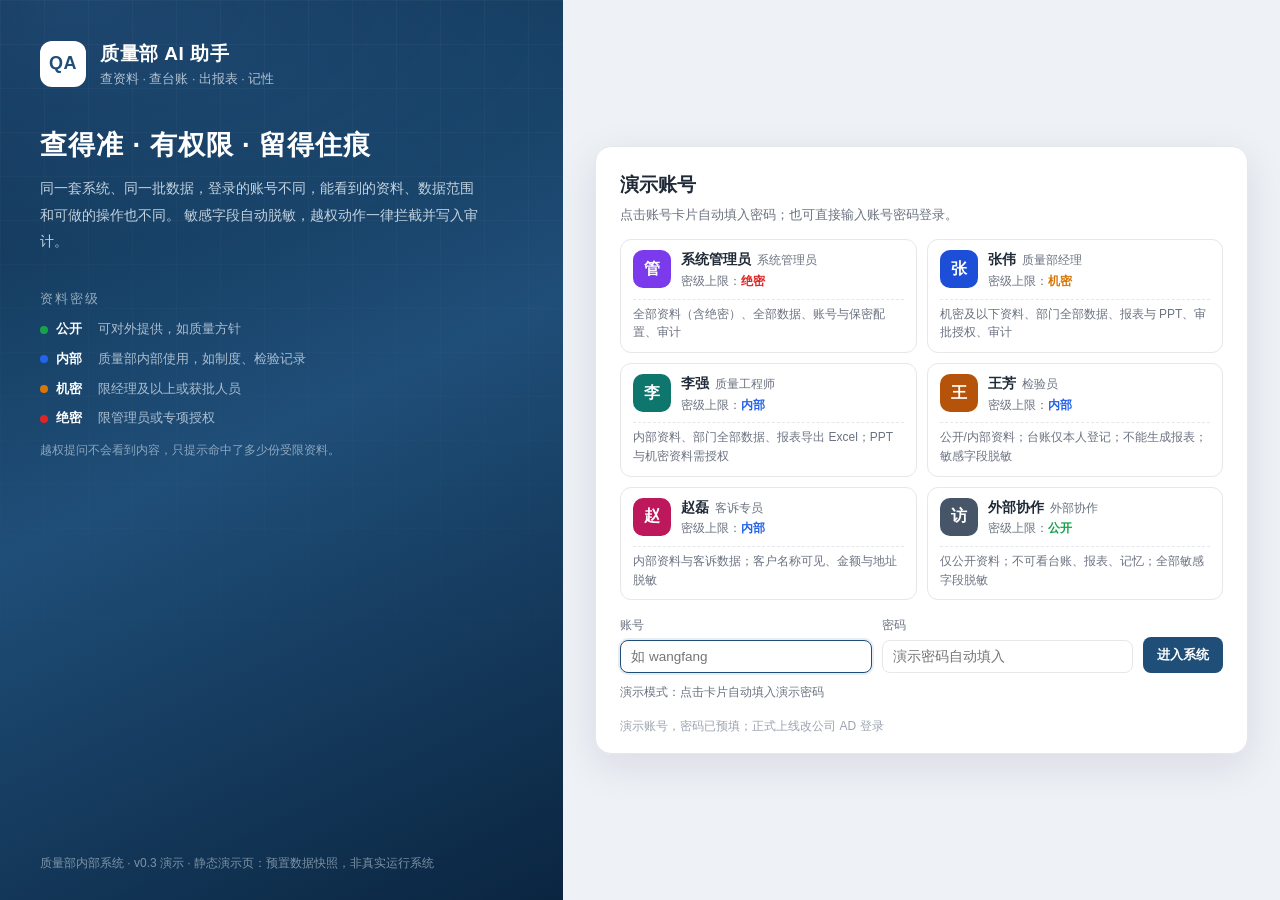
==== demo/index.html @ 71d2c815 "加入可操作的静态演示页（GitHub Pages）：前端 + 预录接口素材，无需后端" ====
<!DOCTYPE html>
<html lang="zh-CN">
<head>
<meta charset="utf-8">
<meta name="viewport" content="width=device-width, initial-scale=1">
<title>质量部 AI 助手</title>
<link rel="stylesheet" href="./style.css">
</head>
<body>

<!-- ==================== 登录页 ==================== -->
<div class="login-page" id="loginPage">
  <div class="login-left">
    <div class="login-brand">
      <div class="logo logo-lg">QA</div>
      <div>
        <h1>质量部 AI 助手</h1>
        <p>查资料 · 查台账 · 出报表 · 记性</p>
      </div>
    </div>
    <h2 class="login-slogan">查得准 · 有权限 · 留得住痕</h2>
    <p class="login-desc">
      同一套系统、同一批数据，登录的账号不同，能看到的资料、数据范围和可做的操作也不同。
      敏感字段自动脱敏，越权动作一律拦截并写入审计。
    </p>

    <div class="login-levels">
      <h3>资料密级</h3>
      <ul>
        <li><span class="lv-dot" style="background:#16a34a"></span><b>公开</b><span>可对外提供，如质量方针</span></li>
        <li><span class="lv-dot" style="background:#2563eb"></span><b>内部</b><span>质量部内部使用，如制度、检验记录</span></li>
        <li><span class="lv-dot" style="background:#d97706"></span><b>机密</b><span>限经理及以上或获批人员</span></li>
        <li><span class="lv-dot" style="background:#dc2626"></span><b>绝密</b><span>限管理员或专项授权</span></li>
      </ul>
      <p class="login-levels-note">越权提问不会看到内容，只提示命中了多少份受限资料。</p>
    </div>

    <div class="login-foot">质量部内部系统 · v0.3 演示 · 静态演示页：预置数据快照，非真实运行系统</div>
  </div>

  <div class="login-right">
    <div class="login-card">
      <div class="login-card-head">
        <h2 id="loginTitle">演示账号</h2>
        <p id="loginSub">点击账号卡片自动填入密码；也可直接输入账号密码登录。</p>
      </div>

      <div class="account-grid" id="accountGrid">
        <p class="muted login-loading">正在读取演示账号…</p>
      </div>

      <form class="login-form" id="loginForm" autocomplete="off">
        <div class="login-fields">
          <label>账号
            <input id="loginUser" name="username" type="text" placeholder="如 wangfang" autocomplete="username" spellcheck="false">
          </label>
          <label>密码
            <input id="loginPass" name="password" type="password" placeholder="演示密码自动填入" autocomplete="current-password">
          </label>
          <button type="submit" class="primary login-submit" id="loginBtn">进入系统</button>
        </div>
        <p class="login-error hide" id="loginError" role="alert"></p>
        <div class="login-extra">
          <button type="button" class="ghost hide" id="loginBack">返回系统</button>
          <span class="muted" id="loginModeHint"></span>
        </div>
      </form>

      <p class="login-tip">演示账号，密码已预填；正式上线改公司 AD 登录</p>
    </div>
  </div>
</div>

<!-- ==================== 应用 ==================== -->
<div class="app hide" id="app">
  <div class="watermark" id="watermark" aria-hidden="true"></div>

  <header class="header">
    <div class="topbar">
      <div class="brand">
        <div class="logo">QA</div>
        <div>
          <h1>质量部 AI 助手</h1>
          <p class="sub">查资料 · 查台账 · 出报表 · 记性</p>
        </div>
      </div>

      <div class="top-right">
        <div class="status" id="status">
          <span class="dot" id="dot"></span>
          <span id="statusText">正在连接…</span>
          <span class="sep">|</span>
          <span id="statFiles">—</span>
        </div>

        <div class="user-pill" id="userPill" title="当前登录账号">
          <span class="avatar" id="userAvatar">王</span>
          <span class="u-name" id="userName">—</span>
          <span class="badge role" id="userRole">—</span>
          <span class="badge level" id="userLevel">—</span>
          <span class="badge grant hide" id="userGrant"></span>
        </div>

        <div class="top-actions">
          <button class="ghost" id="btnPanel" title="台账 / 报表 / 记忆 / 审计 / 权限 / 演示">台账 / 报表</button>
          <button class="ghost" id="btnMyPerm" title="查看我的权限与角色矩阵">我的权限</button>
          <button class="ghost" id="btnSwitch" title="切换演示账号">切换账号</button>
          <button class="ghost" id="btnLogout" title="退出登录">退出</button>
        </div>
      </div>
    </div>

    <div class="perm-bar" id="permBar">
      <span class="perm-text" id="permText">正在读取当前账号权限…</span>
      <button class="perm-close" id="permClose" title="关闭提示条" aria-label="关闭提示条">×</button>
    </div>
  </header>

  <div class="layout">
    <main class="chat" id="chat">
      <section class="welcome" id="welcome">
        <h2>你好，问点什么？</h2>
        <p>用你自己的话问。我会给出结论，并告诉你出自哪个文件、第几页 / 第几行；
           台账数据按你的权限统计，需要时还能生成 Excel / PPT 报表。</p>
        <div class="chips" id="chips"></div>
        <p class="hint" id="welcomeMeta"></p>
      </section>
    </main>

    <aside id="panel" class="panel hide" aria-label="数据与安全侧栏">
      <div class="panel-head">
        <strong id="panelTitle">数据与安全</strong>
        <button class="icon" id="panelClose" title="关闭">×</button>
      </div>
      <div class="tabs" id="panelTabs"></div>
      <div id="panelBody" class="panel-body"><p class="muted">正在加载…</p></div>
    </aside>
  </div>

  <footer class="composer">
    <div class="inputwrap">
      <textarea id="q" rows="1" placeholder="输入问题，Enter 发送，Shift+Enter 换行"></textarea>
      <button id="send" title="发送">发送</button>
    </div>
    <div class="footnote">
      <span id="llmMode">检索模式：抽取式（不调用外部模型）</span>
      <span class="sep">·</span>
      <span>答案均可回溯到原文；未授权内容一律不展示</span>
      <span class="sep">·</span>
      <span>静态演示：预置数据快照，不能查询新内容</span>
    </div>
  </footer>
</div>

<!-- ==================== 弹窗 ==================== -->
<div class="modal hide" id="modal" role="dialog" aria-modal="true" aria-labelledby="modalTitle">
  <div class="modal-mask" data-modal-close="1"></div>
  <div class="modal-card">
    <div class="modal-head">
      <h3 id="modalTitle">申请授权</h3>
      <button class="icon" data-modal-close="1" title="关闭" aria-label="关闭">×</button>
    </div>
    <div class="modal-body" id="modalBody"></div>
  </div>
</div>

<div class="toasts" id="toasts"></div>

<script src="./mock-api.js"></script>
<script src="./app.js"></script>
</body>
</html>
---- demo/style.css ----
/* 质量部 AI 助手 · 演示版 v0.3 样式（无外部依赖，原生 CSS） */
:root {
  --bg: #f5f7fa;
  --card: #ffffff;
  --ink: #1f2937;
  --ink-2: #374151;
  --muted: #6b7280;
  --line: #e5e7eb;
  --brand: #1f4e78;
  --brand-2: #2c6597;
  --brand-weak: #e8f0f7;
  --brand-line: #c9d9e8;
  --warn: #b45309;
  --warn-bg: #fffbeb;
  --danger: #b91c1c;
  --radius: 14px;
  --shadow: 0 1px 2px rgba(16, 24, 40, .06), 0 8px 24px rgba(16, 24, 40, .05);
}
* { box-sizing: border-box; }
html, body { height: 100%; }
body {
  margin: 0;
  background: var(--bg);
  color: var(--ink);
  font: 15px/1.65 -apple-system, "Segoe UI", "Microsoft YaHei", "PingFang SC", sans-serif;
  overflow: hidden;
}
.hide { display: none !important; }
.muted { color: var(--muted); }
h1, h2, h3, h4 { font-weight: 650; }
button { font-family: inherit; }
button.primary {
  border: 0; background: var(--brand); color: #fff; border-radius: 8px;
  padding: 7px 14px; font-size: 13px; cursor: pointer; font-weight: 600;
}
button.primary:hover { background: var(--brand-2); }
button.primary:disabled { opacity: .55; cursor: default; }
button.ghost {
  border: 1px solid var(--line); background: #fff; color: var(--ink);
  padding: 5px 10px; border-radius: 8px; font-size: 12.5px; cursor: pointer;
}
button.ghost:hover { border-color: var(--brand); color: var(--brand); }
button.ghost.active { border-color: var(--brand); color: var(--brand); background: var(--brand-weak); }
button.ghost.danger { color: var(--danger); border-color: #fecaca; }
button.ghost.danger:hover { background: #fef2f2; border-color: var(--danger); }
button.icon {
  border: 0; background: transparent; font-size: 20px; line-height: 1;
  cursor: pointer; color: var(--muted); padding: 2px 6px;
}
button.icon:hover { color: var(--ink); }
input, select, textarea { font-family: inherit; }

/* ====================================================================
   登录页
==================================================================== */
.login-page {
  height: 100vh; overflow-y: auto; display: flex;
  background: #eef2f7;
}
.login-left {
  flex: 0 0 45%; min-width: 0;
  background:
    radial-gradient(900px 420px at 12% 0%, rgba(96, 165, 250, .18), transparent 60%),
    linear-gradient(155deg, #0d2f4d 0%, #1f4e78 48%, #0a2540 100%);
  color: #e8f1f9; padding: 46px 48px 30px; display: flex; flex-direction: column;
  position: relative; overflow: hidden;
}
.login-left::after {
  content: ""; position: absolute; inset: 0; pointer-events: none;
  background-image:
    linear-gradient(rgba(255, 255, 255, .045) 1px, transparent 1px),
    linear-gradient(90deg, rgba(255, 255, 255, .045) 1px, transparent 1px);
  background-size: 44px 44px;
  mask-image: linear-gradient(to bottom, rgba(0, 0, 0, .75), transparent 85%);
  -webkit-mask-image: linear-gradient(to bottom, rgba(0, 0, 0, .75), transparent 85%);
}
.login-left > * { position: relative; z-index: 1; }
.login-brand { display: flex; align-items: center; gap: 14px; }
.logo {
  width: 38px; height: 38px; border-radius: 10px; background: var(--brand);
  color: #fff; font-weight: 700; display: grid; place-items: center; letter-spacing: .5px;
  flex: 0 0 auto;
}
.logo-lg { width: 46px; height: 46px; border-radius: 12px; font-size: 18px; background: #fff; color: var(--brand); }
.login-brand h1 { font-size: 19px; margin: 0; color: #fff; letter-spacing: .5px; }
.login-brand p { margin: 0; font-size: 12.5px; color: rgba(232, 241, 249, .72); }
.login-slogan {
  font-size: 30px; line-height: 1.3; margin: 46px 0 12px;
  color: #fff; letter-spacing: 1px; font-weight: 700;
}
.login-desc { margin: 0; font-size: 14px; line-height: 1.9; color: rgba(232, 241, 249, .82); max-width: 440px; }
.login-levels { margin-top: 34px; max-width: 440px; }
.login-levels h3 { font-size: 12.5px; margin: 0 0 10px; color: rgba(232, 241, 249, .6); font-weight: 500; letter-spacing: 2px; }
.login-levels ul { list-style: none; margin: 0; padding: 0; display: flex; flex-direction: column; gap: 9px; }
.login-levels li { display: flex; align-items: center; gap: 8px; font-size: 12.5px; color: rgba(232, 241, 249, .7); }
.login-levels li b { color: #fff; font-weight: 600; min-width: 34px; }
.lv-dot { width: 8px; height: 8px; border-radius: 50%; flex: 0 0 8px; }
.login-levels-note { font-size: 12px; color: rgba(232, 241, 249, .55); margin: 12px 0 0; }
.login-foot { margin-top: auto; padding-top: 32px; font-size: 12px; color: rgba(232, 241, 249, .5); }

.login-right {
  flex: 1; min-width: 0; display: flex; align-items: center; justify-content: center;
  padding: 28px 32px;
}
.login-card {
  width: 100%; max-width: 660px; background: var(--card); border: 1px solid var(--line);
  border-radius: 16px; box-shadow: 0 12px 40px rgba(16, 24, 40, .10); padding: 22px 24px 16px;
}
.login-card-head h2 { margin: 0 0 4px; font-size: 19px; }
.login-card-head p { margin: 0 0 14px; font-size: 12.5px; color: var(--muted); }
.login-loading { grid-column: 1 / -1; font-size: 13px; margin: 6px 0; }
.account-grid { display: grid; grid-template-columns: repeat(2, 1fr); gap: 10px; }
.acc-card {
  text-align: left; display: grid; grid-template-columns: 38px 1fr; gap: 2px 10px;
  padding: 10px 12px; border: 1px solid var(--line); border-radius: 11px;
  background: #fff; cursor: pointer; position: relative; transition: border-color .15s, box-shadow .15s;
  font: inherit; color: var(--ink);
}
.acc-card:hover { border-color: var(--brand); box-shadow: 0 3px 12px rgba(31, 78, 120, .10); }
.acc-card.selected {
  border-color: var(--brand); background: #f6fafd;
  box-shadow: 0 0 0 2px rgba(31, 78, 120, .16);
}
.acc-card.selected::after {
  content: "✓"; position: absolute; right: 8px; top: 6px; color: var(--brand);
  font-size: 13px; font-weight: 700;
}
.acc-avatar {
  grid-row: 1 / 3; width: 38px; height: 38px; border-radius: 10px;
  display: grid; place-items: center; color: #fff; font-size: 16px; font-weight: 700;
}
.acc-name { font-size: 14px; font-weight: 650; line-height: 1.4; }
.acc-name .acc-role { font-size: 12px; font-weight: 500; color: var(--muted); margin-left: 6px; }
.acc-level { font-size: 12px; color: var(--muted); }
.acc-note {
  grid-column: 1 / -1; font-size: 12px; color: var(--muted); line-height: 1.55;
  margin-top: 5px; padding-top: 5px; border-top: 1px dashed var(--line);
}
.login-form { margin-top: 16px; }
.login-fields { display: grid; grid-template-columns: 1fr 1fr auto; gap: 10px; align-items: end; }
.login-fields label { font-size: 12px; color: var(--muted); display: flex; flex-direction: column; gap: 4px; }
.login-fields input {
  border: 1px solid var(--line); border-radius: 8px; padding: 8px 10px;
  font-size: 13.5px; color: var(--ink); outline: none; background: #fff; min-width: 0;
}
.login-fields input:focus { border-color: var(--brand); box-shadow: 0 0 0 2px rgba(31, 78, 120, .10); }
.login-submit { height: 36px; padding: 0 18px; font-size: 13.5px; }
.login-error { margin: 10px 0 0; color: var(--danger); font-size: 12.5px; background: #fef2f2; border: 1px solid #fecaca; border-radius: 8px; padding: 6px 10px; }
.login-extra { display: flex; align-items: center; gap: 10px; margin-top: 10px; font-size: 12px; }
.login-tip { margin: 14px 0 0; font-size: 12px; color: #9ca3af; }

/* ====================================================================
   应用框架 / 顶栏
==================================================================== */
.app { height: 100vh; display: flex; flex-direction: column; overflow: hidden; }
.header { position: sticky; top: 0; z-index: 20; background: var(--card); border-bottom: 1px solid var(--line); flex: 0 0 auto; }
.topbar {
  display: flex; align-items: center; justify-content: space-between;
  gap: 14px; padding: 10px 22px; flex-wrap: wrap;
}
.brand { display: flex; align-items: center; gap: 12px; min-width: 0; }
.topbar h1 { font-size: 16px; margin: 0; font-weight: 650; }
.sub { margin: 0; font-size: 12px; color: var(--muted); }
.top-right { display: flex; align-items: center; gap: 10px; flex-wrap: wrap; justify-content: flex-end; }
.status { display: flex; align-items: center; gap: 8px; font-size: 12.5px; color: var(--muted); flex-wrap: wrap; }
.dot { width: 8px; height: 8px; border-radius: 50%; background: #9ca3af; flex: 0 0 8px; }
.dot.ok { background: #10b981; }
.dot.busy { background: #f59e0b; animation: pulse 1.2s infinite; }
.dot.bad { background: #ef4444; }
@keyframes pulse { 50% { opacity: .35; } }
.sep { color: #d1d5db; }
.user-pill {
  display: flex; align-items: center; gap: 6px; padding: 3px 9px 3px 3px;
  background: #f8fafc; border: 1px solid var(--line); border-radius: 999px;
  max-width: 100%;
}
.user-pill .avatar {
  width: 27px; height: 27px; border-radius: 50%; display: grid; place-items: center;
  color: #fff; font-size: 12.5px; font-weight: 700; flex: 0 0 27px; background: var(--brand);
}
.user-pill .u-name { font-size: 13px; font-weight: 600; white-space: nowrap; }
.badge {
  font-size: 12px; line-height: 1.5; border-radius: 999px; padding: 0 8px;
  border: 1px solid transparent; white-space: nowrap;
}
.badge.grant { color: #047857; background: #ecfdf5; border-color: #a7f3d0; }
.top-actions { display: flex; gap: 6px; flex-wrap: wrap; }
.top-actions .ghost { padding: 5px 9px; font-size: 12.5px; }

/* 权限提示条 */
.perm-bar {
  display: flex; align-items: center; gap: 10px; padding: 6px 22px;
  background: #eef4fa; border-top: 1px solid #e3edf6; font-size: 12.5px; color: #24476a;
}
.perm-text { flex: 1; min-width: 0; line-height: 1.5; }
.perm-text b { font-weight: 650; }
.perm-text .grant-text { color: #047857; font-weight: 600; }
.perm-close {
  border: 0; background: transparent; color: #5b7c9c; cursor: pointer;
  font-size: 16px; line-height: 1; padding: 0 4px; flex: 0 0 auto;
}
.perm-close:hover { color: var(--brand); }

/* 水印 */
.watermark {
  position: fixed; inset: 0; z-index: 30; pointer-events: none;
  opacity: .055; background-repeat: repeat; background-position: 0 0;
}

/* ====================================================================
   对话区
==================================================================== */
.layout { flex: 1; display: flex; min-height: 0; }
.chat { flex: 1; overflow-y: auto; padding: 22px 22px 8px; min-width: 0; }
.welcome { max-width: 780px; margin: 5vh auto 0; text-align: center; }
.welcome.hide { display: none; }
.welcome h2 { font-size: 22px; margin: 0 0 8px; }
.welcome p { color: var(--muted); margin: 0 auto 18px; max-width: 600px; }
.chips { display: flex; flex-wrap: wrap; gap: 8px; justify-content: center; }
.chip {
  border: 1px solid var(--line); background: #fff; padding: 7px 14px;
  border-radius: 999px; font-size: 13px; cursor: pointer; color: var(--ink-2);
  transition: .15s;
}
.chip:hover { border-color: var(--brand); color: var(--brand); background: var(--brand-weak); }
.hint { font-size: 12px; color: #9ca3af; margin-top: 18px; line-height: 1.7; }

.msg { max-width: 880px; margin: 0 auto 20px; display: flex; gap: 12px; animation: fadein .12s ease-out; }
@keyframes fadein { from { opacity: 0; transform: translateY(3px); } to { opacity: 1; transform: none; } }
.msg .avatar {
  width: 30px; height: 30px; border-radius: 8px; flex: 0 0 30px;
  display: grid; place-items: center; font-size: 12.5px; font-weight: 700;
}
.msg.user { flex-direction: row-reverse; }
.msg.user .avatar { background: #e0f2fe; color: #0369a1; }
.msg.bot .avatar { background: var(--brand-weak); color: var(--brand); }
.bubble {
  background: var(--card); border: 1px solid var(--line); border-radius: var(--radius);
  padding: 14px 16px; box-shadow: var(--shadow); max-width: 100%; overflow-wrap: anywhere;
}
.msg.user .bubble { background: #eff6ff; border-color: #dbeafe; }
.bubble.refused { background: var(--warn-bg); border-color: #fde68a; }
.bubble.restricted {
  background: #fff7f7; border: 1.5px solid #dc2626;
  box-shadow: 0 0 0 3px rgba(220, 38, 38, .06), var(--shadow);
}
.restricted-head {
  display: flex; align-items: center; gap: 6px; color: var(--danger);
  font-size: 13px; font-weight: 700; margin-bottom: 7px;
}
.restricted-head svg { flex: 0 0 auto; }
.restricted-sub { font-weight: 500; color: #b45309; font-size: 12px; }
.restricted-actions { margin-top: 10px; display: flex; gap: 8px; flex-wrap: wrap; }
.bubble p { margin: 0 0 9px; }
.bubble p:last-child { margin-bottom: 0; }
.bubble ul { margin: 4px 0 10px; padding-left: 20px; }
.bubble li { margin: 3px 0; }
.bubble blockquote {
  margin: 10px 0 0; padding: 8px 12px; border-left: 3px solid var(--brand);
  background: #f9fafb; color: var(--muted); font-size: 13px; border-radius: 0 8px 8px 0;
}
.meta { font-size: 12px; color: var(--muted); margin-top: 10px; display: flex; gap: 7px; flex-wrap: wrap; align-items: center; }
.tag { background: #f3f4f6; border-radius: 6px; padding: 1px 7px; font-size: 12px; line-height: 1.7; }
.tag.mem { background: var(--brand-weak); color: var(--brand); }
.tag.slow { background: #fef3c7; color: var(--warn); }
.tag.leveltag { border: 1px solid transparent; }
.tag.masktag { background: #eff6ff; color: #1d4ed8; }
.tag.warntag {
  background: #fff7ed; color: #b45309; border: 1px solid #fdba74; cursor: pointer;
  font-family: inherit;
}
.tag.warntag:hover { background: #ffedd5; }
.denied-box {
  margin-top: 8px; font-size: 12.5px; color: #7c2d12; background: #fff7ed;
  border: 1px solid #fed7aa; border-radius: 8px; padding: 8px 10px; line-height: 1.7;
}
.denied-box p { margin: 0 0 6px; }
.denied-box .apply-btn { padding: 4px 12px; font-size: 12.5px; }
.meta.tips { color: #92400e; display: block; }
.meta.tips span { display: block; margin-top: 3px; }
.typing::after { content: "▍"; animation: blink 1s steps(1) infinite; }
@keyframes blink { 50% { opacity: 0; } }

/* 系统提示（模拟保存后的倒计时提示） */
.msg.sys { justify-content: center; }
.sys-bubble {
  font-size: 12.5px; color: var(--brand); background: var(--brand-weak);
  border: 1px dashed var(--brand-line); border-radius: 999px; padding: 5px 16px;
  text-align: center;
}

/* 来源卡片 */
.sources { max-width: 880px; margin: -8px auto 24px; }
.sources h4 { font-size: 12.5px; color: var(--muted); margin: 0 0 8px 42px; font-weight: 500; }
.src {
  display: flex; gap: 10px; padding: 10px 12px; background: #fff;
  border: 1px solid var(--line); border-radius: 10px; margin-left: 42px; margin-bottom: 8px;
}
.src .idx {
  flex: 0 0 22px; height: 22px; border-radius: 6px; background: var(--brand-weak);
  color: var(--brand); font-size: 12px; font-weight: 700; display: grid; place-items: center;
}
.src .body { flex: 1; min-width: 0; }
.src .name { font-weight: 600; font-size: 13.5px; }
.src .loc { font-size: 12px; color: var(--brand); margin: 2px 0 4px; }
.src .excerpt { font-size: 12.5px; color: var(--muted); }
.src .path { font-size: 12px; color: #9ca3af; word-break: break-all; margin-top: 4px; }
.src .ops { display: flex; flex-direction: column; gap: 6px; }
.src .ops button {
  border: 1px solid var(--line); background: #fff; border-radius: 6px; font-size: 12px;
  padding: 3px 8px; cursor: pointer; color: #4b5563; white-space: nowrap;
}
.src .ops button:hover { border-color: var(--brand); color: var(--brand); }
.src-level {
  display: inline-block; font-size: 12px; border-radius: 4px; padding: 0 6px;
  margin-left: 6px; border: 1px solid transparent; vertical-align: 1px;
}
.sources.in-bubble { margin: 12px 0 0; max-width: none; }
.sources.in-bubble h4 { margin-left: 0; }
.sources.in-bubble .src { margin-left: 0; }
sup.cite { color: var(--brand); font-size: 12px; margin: 0 1px; vertical-align: 1px; }

/* 报表卡片 */
.report {
  margin-top: 12px; border: 1px solid var(--line); border-radius: 10px;
  padding: 10px 12px; background: #f9fafb;
}
.report .kpis { display: flex; flex-wrap: wrap; gap: 8px; }
.report .kpis span {
  background: #fff; border: 1px solid var(--line); border-radius: 8px;
  padding: 4px 10px; font-size: 12px; color: var(--muted);
}
.report .kpis b { display: block; font-size: 15px; color: var(--brand); }
.report .files { display: flex; gap: 6px; flex-wrap: wrap; margin-top: 8px; align-items: center; }
.report .muted { color: var(--muted); font-size: 12px; margin-top: 6px; }
a.dl {
  display: inline-block; background: var(--brand-weak); color: var(--brand);
  border-radius: 6px; padding: 3px 10px; font-size: 12.5px; text-decoration: none;
}
a.dl:hover { background: var(--brand); color: #fff; }
.file-denied {
  display: inline-block; background: #f3f4f6; color: #9ca3af; border: 1px solid var(--line);
  border-radius: 6px; padding: 3px 10px; font-size: 12.5px; cursor: not-allowed;
}

/* ====================================================================
   输入区
==================================================================== */
.composer { padding: 10px 22px 14px; background: linear-gradient(to top, var(--bg) 60%, transparent); flex: 0 0 auto; }
.inputwrap {
  max-width: 880px; margin: 0 auto; display: flex; gap: 10px; align-items: flex-end;
  background: #fff; border: 1px solid var(--line); border-radius: 14px; padding: 8px 8px 8px 14px;
  box-shadow: var(--shadow);
}
.inputwrap:focus-within { border-color: var(--brand); }
textarea#q {
  flex: 1; border: 0; outline: 0; resize: none; font: inherit; max-height: 150px;
  padding: 6px 0; background: transparent; color: var(--ink);
}
#send {
  border: 0; background: var(--brand); color: #fff; border-radius: 10px;
  padding: 9px 18px; font-size: 14px; cursor: pointer; font-weight: 600;
}
#send:disabled { opacity: .5; cursor: default; }
.footnote {
  max-width: 880px; margin: 8px auto 0; font-size: 12px; color: #9ca3af;
  display: flex; gap: 8px; flex-wrap: wrap;
}

/* ====================================================================
   侧栏
==================================================================== */
.panel {
  width: 420px; flex: 0 0 420px; background: var(--card);
  border-left: 1px solid var(--line); display: flex; flex-direction: column;
  min-height: 0;
}
.panel.hide { display: none; }
.panel-head {
  display: flex; align-items: center; justify-content: space-between;
  padding: 11px 16px; border-bottom: 1px solid var(--line);
}
.panel-head strong { font-size: 14px; }
.tabs { display: flex; gap: 2px; padding: 7px 10px 0; border-bottom: 1px solid var(--line); overflow-x: auto; }
.tab {
  border: 0; background: transparent; padding: 8px 9px; font-size: 12.5px;
  color: var(--muted); cursor: pointer; border-bottom: 2px solid transparent; white-space: nowrap;
}
.tab:hover { color: var(--brand); }
.tab.active { color: var(--brand); border-bottom-color: var(--brand); font-weight: 600; }
.panel-body { padding: 13px 15px 28px; overflow-y: auto; flex: 1; font-size: 13px; }
.panel-body h4 { font-size: 12.5px; margin: 15px 0 8px; color: var(--ink-2); }
.panel-body .muted { color: var(--muted); }
.panel-body .bad { color: var(--danger); }
.panel-empty { color: var(--muted); font-size: 12.5px; line-height: 1.8; background: #f8fafc; border: 1px dashed var(--line); border-radius: 10px; padding: 12px; }
.p-actions { display: flex; flex-wrap: wrap; gap: 6px; margin-bottom: 12px; }
.p-actions .primary {
  border: 0; background: var(--brand); color: #fff; border-radius: 8px;
  padding: 6px 12px; font-size: 12.5px; cursor: pointer;
}
.p-actions .ghost, a.ghost {
  border: 1px solid var(--line); background: #fff; color: var(--ink);
  border-radius: 8px; padding: 5px 10px; font-size: 12.5px; cursor: pointer;
  text-decoration: none; display: inline-block;
}
.p-actions .ghost:hover, a.ghost:hover { border-color: var(--brand); color: var(--brand); }
.p-kpis { display: grid; grid-template-columns: repeat(4, 1fr); gap: 8px; margin: 10px 0 12px; }
.p-kpis > div {
  background: #f8fafc; border: 1px solid var(--line); border-radius: 10px;
  padding: 8px 4px; text-align: center;
}
.p-kpis b { display: block; font-size: 17px; color: var(--brand); }
.p-kpis span { font-size: 12px; color: var(--muted); }
.p-table { width: 100%; border-collapse: collapse; font-size: 12.5px; }
.p-table th, .p-table td { padding: 6px 4px; border-bottom: 1px solid var(--line); text-align: left; }
.p-table th { font-weight: 500; color: var(--muted); font-size: 12px; }
.p-table .r { text-align: right; }
.state { font-size: 12px; padding: 0 6px; border-radius: 999px; background: #f3f4f6; white-space: nowrap; }
.state.ok { background: #dcfce7; color: #166534; }
.state.error { background: #fee2e2; color: #991b1b; }
.state.empty { background: #fef3c7; color: #92400e; }
.state.missing { background: #e5e7eb; color: #4b5563; }
.badge-count { background: #fee2e2; color: #991b1b; border-radius: 999px; padding: 0 6px; font-size: 12px; }
.conflicts, .versions, .events { margin: 0; padding-left: 0; list-style: none; }
.conflicts li, .versions li, .events li {
  padding: 6px 0; border-bottom: 1px dashed var(--line); font-size: 12.5px;
  display: flex; justify-content: space-between; gap: 8px; align-items: flex-start;
}
.conflicts code { font-size: 12px; color: #6b7280; word-break: break-all; }
.pathline { font-size: 12px; color: var(--muted); margin: 4px 0; }
.pathline code { word-break: break-all; }
button.mini {
  border: 1px solid var(--line); background: #fff; border-radius: 6px;
  font-size: 12px; padding: 2px 8px; cursor: pointer; color: #4b5563;
}
button.mini:hover { border-color: var(--brand); color: var(--brand); }
.scope-banner {
  background: var(--brand-weak); border: 1px solid var(--brand-line); border-radius: 9px;
  padding: 7px 10px; font-size: 12.5px; color: var(--brand); margin-bottom: 10px; line-height: 1.6;
}
.scope-banner b { font-weight: 650; }
.scope-banner .hidden-note { color: #b45309; display: block; }
.rec-search { display: flex; gap: 6px; margin: 8px 0; }
.rec-search input {
  flex: 1; min-width: 0; border: 1px solid var(--line); border-radius: 7px;
  padding: 5px 8px; font-size: 12.5px;
}
.rec-hit { font-size: 12px; color: var(--muted); margin: 4px 0; }
.p-report { border: 1px solid var(--line); border-radius: 10px; padding: 10px 12px; margin-bottom: 10px; }
.p-report .t { font-weight: 600; margin-bottom: 2px; font-size: 13px; }
.p-report .links { margin-top: 6px; display: flex; gap: 6px; flex-wrap: wrap; }
.terms { display: flex; flex-wrap: wrap; gap: 6px; }
.term { background: #f3f4f6; border-radius: 999px; padding: 2px 9px; font-size: 12px; }
.p-msg { background: #ecfdf5; color: #065f46; border-radius: 8px; padding: 6px 10px; margin-bottom: 10px; font-size: 12.5px; }
.p-msg.bad { background: #fef2f2; color: #991b1b; }

/* 审计 */
.audit-filters { display: flex; gap: 6px; margin: 8px 0; flex-wrap: wrap; }
.audit-filters select, .audit-filters input {
  border: 1px solid var(--line); border-radius: 7px; padding: 5px 7px;
  font-size: 12.5px; background: #fff; min-width: 0;
}
.audit-filters input { flex: 1; }
.audit-table { width: 100%; border-collapse: collapse; font-size: 12px; table-layout: fixed; }
.audit-table th, .audit-table td { padding: 5px 4px; border-bottom: 1px solid var(--line); text-align: left; vertical-align: top; }
.audit-table th { color: var(--muted); font-weight: 500; }
.audit-table td.detail { color: var(--ink-2); word-break: break-all; }
.audit-table .col-time { width: 64px; }
.audit-table .col-user { width: 58px; }
.audit-table .col-act { width: 64px; }
.audit-table .col-res { width: 42px; }
.res-ok { color: #047857; }
.res-denied { color: var(--danger); font-weight: 600; }
.res-error { color: var(--warn); }
.pending-wrap { margin-bottom: 12px; }
.pending-card {
  border: 1px solid #fcd34d; background: #fffbeb; border-radius: 10px;
  padding: 9px 11px; margin-bottom: 8px; font-size: 12.5px;
}
.pending-head { display: flex; justify-content: space-between; gap: 8px; align-items: center; margin-bottom: 4px; }
.pending-who { font-weight: 650; }
.pending-reason { color: #7c2d12; background: #fff; border: 1px solid #fde68a; border-radius: 6px; padding: 5px 8px; margin: 5px 0; line-height: 1.6; }
.pending-ops { display: flex; gap: 6px; align-items: center; flex-wrap: wrap; }
.pending-ops select, .pending-ops input {
  border: 1px solid var(--line); border-radius: 6px; padding: 3px 6px;
  font-size: 12px; background: #fff; min-width: 0;
}
.pending-ops input { flex: 1; min-width: 90px; }
.pending-ops .primary { padding: 4px 10px; font-size: 12px; }
.pending-ops .ghost { padding: 3px 9px; font-size: 12px; }

/* 权限页 */
.perm-card { border: 1px solid var(--brand-line); border-radius: 11px; background: #f7fafd; padding: 11px 12px; margin-bottom: 12px; }
.perm-card .who { display: flex; align-items: center; gap: 8px; flex-wrap: wrap; margin-bottom: 6px; }
.perm-card .who b { font-size: 14px; }
.perm-card .kv { display: grid; grid-template-columns: 76px 1fr; gap: 4px 8px; font-size: 12.5px; line-height: 1.7; }
.perm-card .kv .k { color: var(--muted); }
.feature-grid { display: grid; grid-template-columns: repeat(2, 1fr); gap: 4px 8px; margin-top: 8px; font-size: 12.5px; }
.feature-grid span { display: flex; align-items: center; gap: 5px; }
.feature-grid .yes { color: #047857; font-weight: 700; }
.feature-grid .no { color: #cbd5e1; font-weight: 700; }
.matrix-wrap { overflow-x: auto; border: 1px solid var(--line); border-radius: 9px; }
.matrix { border-collapse: collapse; font-size: 12px; min-width: 660px; }
.matrix th, .matrix td { border-bottom: 1px solid var(--line); padding: 5px 6px; text-align: center; white-space: nowrap; }
.matrix thead th { background: #f8fafc; color: var(--muted); font-weight: 500; font-size: 12px; }
.matrix td.role, .matrix th.role { text-align: left; position: sticky; left: 0; background: #fff; z-index: 1; min-width: 96px; }
.matrix thead th.role { background: #f8fafc; z-index: 2; }
.matrix tr.own td { background: #eef4fa; }
.matrix tr.own td.role { background: #e3eef8; font-weight: 650; }
.matrix .yes { color: #059669; font-weight: 700; }
.matrix .no { color: #cbd5e1; }
.level-legend { display: flex; flex-direction: column; gap: 6px; margin-top: 8px; }
.level-legend li { display: flex; align-items: center; gap: 7px; font-size: 12.5px; color: var(--ink-2); list-style: none; }
.level-legend .lv-dot { width: 9px; height: 9px; border-radius: 50%; flex: 0 0 9px; }
.level-legend b { min-width: 34px; }
.level-legend .desc { color: var(--muted); }

/* 演示控制台 */
.demo-head { margin-bottom: 10px; }
.demo-head h3 { margin: 0 0 4px; font-size: 14px; }
.demo-head p { margin: 0 0 8px; font-size: 12.5px; color: var(--muted); line-height: 1.7; }
.sc-card {
  border: 1px solid var(--line); border-radius: 11px; padding: 10px 12px;
  margin-bottom: 9px; background: #fff; transition: border-color .15s, box-shadow .15s;
}
.sc-card.active { border-color: var(--brand); background: #f7fafd; box-shadow: 0 0 0 2px rgba(31, 78, 120, .14); }
.sc-head { display: flex; align-items: center; gap: 7px; flex-wrap: wrap; font-size: 12px; color: var(--muted); margin-bottom: 4px; }
.sc-id { background: var(--brand); color: #fff; border-radius: 5px; padding: 0 6px; font-weight: 700; font-size: 12px; }
.sc-phase { color: var(--brand); }
.sc-min { margin-left: auto; }
.sc-title { font-size: 13.5px; font-weight: 650; margin-bottom: 5px; line-height: 1.5; }
.sc-line { font-size: 12.5px; line-height: 1.7; color: var(--ink-2); }
.sc-line b { font-weight: 600; }
.sc-q { color: var(--brand); background: var(--brand-weak); border-radius: 6px; padding: 3px 7px; margin: 5px 0; font-size: 12.5px; }
.sc-why, .sc-expect { font-size: 12.5px; color: var(--muted); line-height: 1.7; }
.sc-why b, .sc-expect b { color: var(--ink-2); font-weight: 600; }
.sc-ops { display: flex; gap: 6px; margin-top: 8px; flex-wrap: wrap; }
.sc-ops .primary { padding: 4px 12px; font-size: 12.5px; }
.sc-ops .ghost { padding: 3px 10px; font-size: 12.5px; }
.sc-ops .countdown { color: var(--warn); font-size: 12px; align-self: center; }
.demo-foot { font-size: 12px; color: #9ca3af; margin-top: 10px; }

/* ====================================================================
   弹窗 / 提示
==================================================================== */
.modal { position: fixed; inset: 0; z-index: 60; display: flex; align-items: center; justify-content: center; }
.modal-mask { position: absolute; inset: 0; background: rgba(15, 23, 42, .45); }
.modal-card {
  position: relative; width: 460px; max-width: 92vw; max-height: 88vh; overflow: auto;
  background: #fff; border-radius: 14px; box-shadow: 0 24px 60px rgba(15, 23, 42, .28);
  animation: modalIn .15s ease-out;
}
@keyframes modalIn { from { opacity: 0; transform: translateY(6px) scale(.99); } to { opacity: 1; transform: none; } }
.modal-head {
  display: flex; align-items: center; justify-content: space-between;
  padding: 14px 18px; border-bottom: 1px solid var(--line);
}
.modal-head h3 { margin: 0; font-size: 15px; }
.modal-body { padding: 14px 18px 18px; font-size: 13px; }
.modal-row { display: flex; align-items: center; gap: 8px; margin-bottom: 8px; font-size: 13px; }
.modal-label { display: block; font-size: 12.5px; color: var(--ink-2); margin-top: 10px; }
.modal-label .req { color: var(--danger); }
.modal-label .muted { font-weight: 400; margin-left: 6px; font-size: 12px; }
.modal-label textarea {
  display: block; width: 100%; margin-top: 6px; border: 1px solid var(--line);
  border-radius: 8px; padding: 8px 10px; font-size: 13px; resize: vertical;
  min-height: 76px; outline: none; color: var(--ink);
}
.modal-label textarea:focus { border-color: var(--brand); box-shadow: 0 0 0 2px rgba(31, 78, 120, .10); }
.modal-actions { display: flex; justify-content: flex-end; gap: 8px; margin-top: 14px; }
.modal-error { margin: 8px 0 0; color: var(--danger); font-size: 12.5px; }
.modal-hint { color: var(--muted); font-size: 12.5px; line-height: 1.7; margin: 6px 0 0; }

.toasts {
  position: fixed; left: 50%; bottom: 92px; transform: translateX(-50%);
  z-index: 200; display: flex; flex-direction: column; gap: 8px; align-items: center;
  pointer-events: none; max-width: 90vw;
}
.toast {
  background: #111827; color: #fff; border-radius: 999px; padding: 8px 18px;
  font-size: 13px; box-shadow: var(--shadow); animation: fadein .12s ease-out;
  max-width: 620px; text-align: center;
}
.toast.bad { background: #b91c1c; }
.toast.good { background: #065f46; }

/* ====================================================================
   响应式
==================================================================== */
@media (max-width: 1500px) {
  .login-left { flex-basis: 44%; padding: 38px 40px 26px; }
  .login-slogan { font-size: 27px; margin-top: 38px; }
}
@media (max-width: 1200px) {
  .login-left { flex-basis: 42%; padding: 30px 32px 22px; }
  .login-card { max-width: 600px; }
  .topbar { padding: 9px 16px; }
  .perm-bar { padding: 6px 16px; }
  .chat { padding: 18px 16px 6px; }
  .composer { padding: 8px 16px 12px; }
}
@media (max-width: 1000px) {
  .login-page { flex-direction: column; }
  .login-left { flex: 0 0 auto; padding: 26px 26px 22px; }
  .login-slogan { margin-top: 22px; font-size: 24px; }
  .login-levels { display: none; }
  .login-foot { padding-top: 16px; }
  .login-right { padding: 18px 16px 30px; }
  .login-card { max-width: 720px; }
}
@media (max-width: 900px) {
  .panel {
    position: fixed; right: 0; top: 0; bottom: 0; width: min(94vw, 420px);
    z-index: 50; box-shadow: -8px 0 30px rgba(0, 0, 0, .12);
  }
  .top-right { gap: 7px; }
  .status #statusText { display: none; }
  .status .sep { display: none; }
}
@media (max-width: 720px) {
  .account-grid { grid-template-columns: 1fr; }
  .login-fields { grid-template-columns: 1fr; }
  .login-submit { width: 100%; }
  .p-kpis { grid-template-columns: repeat(2, 1fr); }
  .src { margin-left: 0; }
  .sources h4 { margin-left: 0; }
}
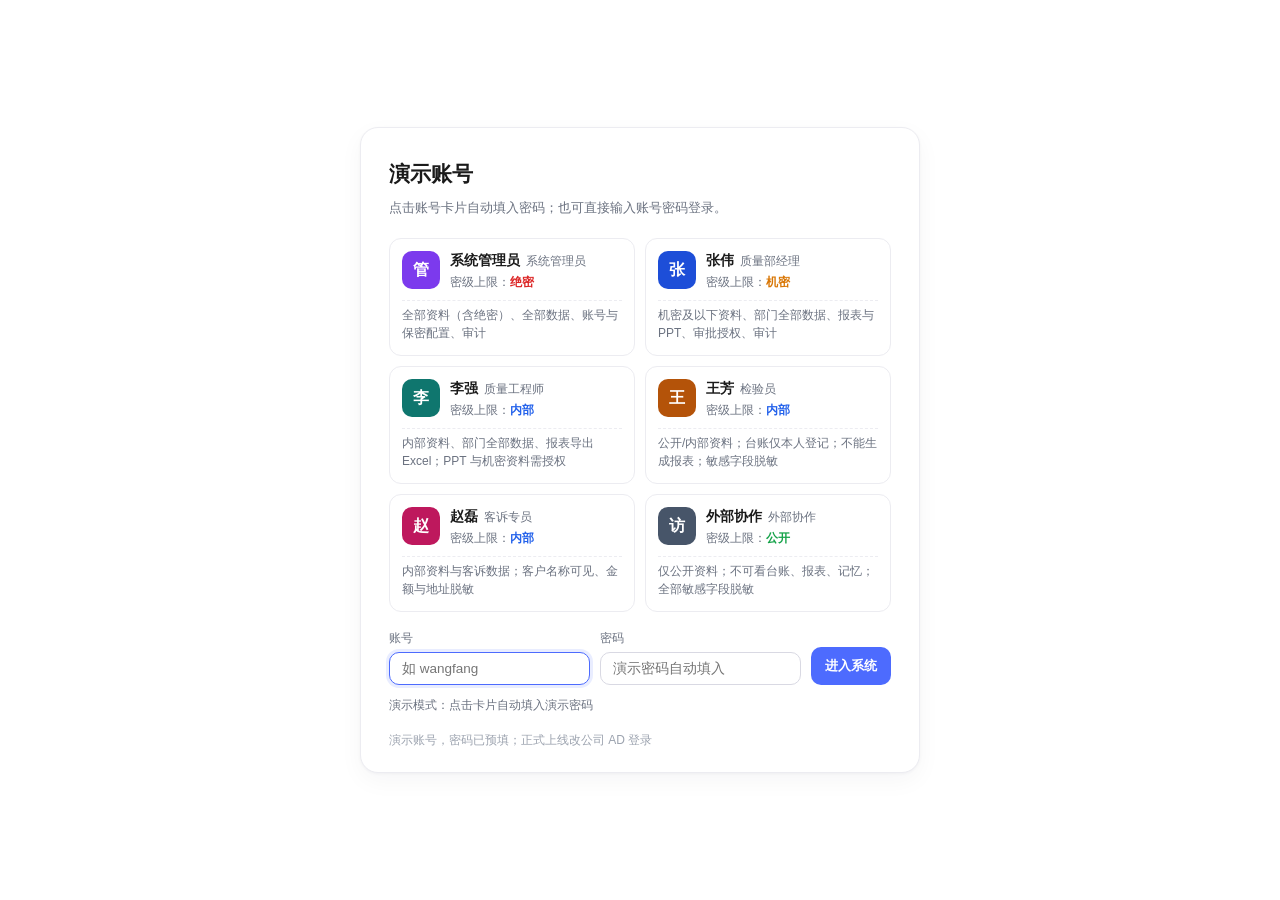
==== commit 6c3a5340: "演示页改版：对话界面参照 DeepSeek，截图同步更新" ====
--- a/demo/index.html
+++ b/demo/index.html
@@ -5,6 +5,7 @@
 <meta name="viewport" content="width=device-width, initial-scale=1">
 <title>质量部 AI 助手</title>
 <link rel="stylesheet" href="./style.css">
+<link rel="stylesheet" href="./deepseek-theme.css">
 </head>
 <body>
 
--- a/demo/deepseek-theme.css
+++ b/demo/deepseek-theme.css
@@ -0,0 +1,291 @@
+/* ==========================================================================
+   DeepSeek 风格主题（覆盖层）
+   只改视觉，不动结构：布局、配色、圆角、字号参照 DeepSeek 对话界面。
+   加载顺序：style.css → 本文件。
+   ========================================================================== */
+
+:root {
+  --bg: #ffffff;
+  --card: #ffffff;
+  --ink: #1a1a1a;
+  --ink-2: #3a3a3a;
+  --muted: #6b7280;
+  --line: #ececf1;
+  --brand: #4d6bfe;
+  --brand-2: #3b5bdb;
+  --brand-weak: #eef2ff;
+  --brand-line: #dbe3ff;
+  --warn: #b45309;
+  --warn-bg: #fffbeb;
+  --danger: #d33;
+  --radius: 12px;
+  --shadow: 0 1px 3px rgba(17, 24, 39, .04), 0 8px 24px rgba(17, 24, 39, .04);
+}
+
+body {
+  background: #fff;
+  color: var(--ink);
+  font: 15px/1.7 -apple-system, "PingFang SC", "Microsoft YaHei", "Segoe UI", sans-serif;
+  -webkit-font-smoothing: antialiased;
+}
+
+/* ---------- 登录页：改成居中一张卡片 ---------- */
+.login-page {
+  background: #fff;
+  align-items: center;
+  justify-content: center;
+  padding: 32px 16px;
+}
+.login-left { display: none; }
+.login-right {
+  width: 100%;
+  max-width: 560px;
+  padding: 0;
+  display: flex;
+  justify-content: center;
+}
+.login-card {
+  width: 100%;
+  max-width: 560px;
+  background: #fff;
+  border: 1px solid var(--line);
+  border-radius: 18px;
+  box-shadow: var(--shadow);
+  padding: 28px 28px 22px;
+}
+.login-right::before {
+  content: "";
+  display: none;
+}
+.login-card-head h2 { font-size: 21px; margin: 0 0 6px; }
+.login-card-head p { font-size: 13px; margin: 0 0 18px; }
+.account-grid { grid-template-columns: repeat(2, 1fr); gap: 10px; }
+.acc-card {
+  border: 1px solid var(--line);
+  border-radius: 12px;
+  padding: 12px;
+  background: #fff;
+  text-align: left;
+  transition: border-color .15s, background .15s;
+}
+.acc-card:hover { border-color: var(--brand); background: #fafbff; box-shadow: none; }
+.acc-card.selected { border-color: var(--brand); background: var(--brand-weak); }
+.acc-avatar { border-radius: 10px; }
+.login-fields input {
+  border: 1px solid #d9d9e3;
+  border-radius: 10px;
+  padding: 8px 12px;
+  background: #fff;
+}
+.login-fields input:focus { border-color: var(--brand); box-shadow: 0 0 0 3px rgba(77, 107, 254, .12); }
+.login-submit { border-radius: 10px; height: 38px; padding: 0 20px; }
+
+/* ---------- 顶部栏：细一点 ---------- */
+.header { border-bottom: 1px solid var(--line); background: #fff; }
+.topbar { padding: 10px 18px; min-height: 56px; }
+.logo { width: 32px; height: 32px; border-radius: 9px; background: var(--brand); color: #fff; font-size: 13px; }
+.topbar h1 { font-size: 15px; }
+.sub { font-size: 11.5px; }
+.top-actions .ghost { border-radius: 999px; border-color: var(--line); font-size: 12.5px; padding: 5px 12px; }
+.top-actions .ghost:hover { border-color: var(--brand); color: var(--brand); }
+.user-pill { border-radius: 999px; border-color: var(--line); }
+.perm-bar { background: #f7f8ff; border-bottom: 1px solid var(--line); font-size: 12.5px; }
+
+/* ---------- 布局：侧栏移到左侧 ---------- */
+.layout { flex-direction: row-reverse; }
+.panel {
+  width: 272px;
+  background: #fafafb;
+  border-left: 0;
+  border-right: 1px solid var(--line);
+}
+.panel-head { padding: 14px 16px 8px; border-bottom: 0; }
+.panel-head strong { font-size: 14px; font-weight: 650; }
+.tabs { border-bottom: 1px solid var(--line); padding: 0 8px; gap: 0; }
+.tab { border-radius: 8px 8px 0 0; font-size: 12px; padding: 7px 9px; }
+.panel-body { padding: 14px 16px; font-size: 13px; }
+
+/* ---------- 对话区 ---------- */
+.chat { padding: 28px 20px 10px; background: #fff; }
+.welcome { max-width: 760px; margin: 12vh auto 0; text-align: center; }
+.welcome h2 { font-size: 28px; font-weight: 650; letter-spacing: .5px; margin: 0 0 10px; }
+.welcome p { font-size: 14px; color: var(--muted); max-width: 560px; }
+.chips { gap: 10px; margin-top: 6px; }
+.chip {
+  border: 1px solid var(--line);
+  border-radius: 999px;
+  background: #fafafa;
+  padding: 8px 16px;
+  font-size: 13px;
+  color: var(--ink-2);
+  transition: background .15s, border-color .15s;
+}
+.chip:hover { background: #f2f4ff; border-color: var(--brand-line); color: var(--brand); }
+.hint { font-size: 11.5px; color: #9aa0a6; }
+
+.msg { max-width: 760px; gap: 14px; margin-bottom: 26px; }
+.msg .avatar { width: 30px; height: 30px; border-radius: 50%; font-size: 12px; }
+.msg.bot .avatar { background: var(--brand); color: #fff; }
+.msg.user .avatar { background: #f0f0f2; color: #555; }
+.msg.user .bubble {
+  background: #f0f2ff;
+  border: 0;
+  border-radius: 18px 18px 4px 18px;
+  padding: 10px 15px;
+  max-width: 78%;
+}
+.msg.bot .bubble {
+  background: transparent;
+  border: 0;
+  padding: 0;
+  box-shadow: none;
+  max-width: 100%;
+}
+.bubble.restricted {
+  background: #fffaf0;
+  border: 1px solid #fde8b8;
+  border-radius: 14px;
+  padding: 14px 16px;
+}
+.bubble.refused {
+  background: #fffaf0;
+  border: 1px solid #fde8b8;
+  border-radius: 14px;
+  padding: 14px 16px;
+}
+.bubble p { margin: 0 0 10px; }
+.bubble h4 { font-size: 14px; margin: 14px 0 6px; }
+.bubble blockquote {
+  border-left: 3px solid var(--brand-line);
+  background: #fafbff;
+  margin: 8px 0;
+  padding: 8px 12px;
+  border-radius: 0 8px 8px 0;
+}
+.meta { gap: 6px; margin-top: 12px; }
+.tag { background: #f4f5f7; border-radius: 6px; font-size: 11.5px; padding: 1px 8px; }
+.tag.mem { background: var(--brand-weak); color: var(--brand); }
+.tag.masktag { background: #eef2ff; color: var(--brand-2); }
+.tag.warntag { background: #fff4e5; color: #b45309; }
+
+/* 来源卡片 */
+.sources { max-width: 760px; }
+.sources h4 { margin-left: 44px; }
+.src {
+  background: #fff;
+  border: 1px solid var(--line);
+  border-radius: 12px;
+  padding: 12px 14px;
+  margin-bottom: 8px;
+  box-shadow: none;
+}
+.src:hover { border-color: var(--brand-line); }
+.src .loc { color: var(--brand); font-size: 11.5px; }
+.src .idx { background: var(--brand-weak); color: var(--brand); border-radius: 6px; }
+
+/* ---------- 输入区：DeepSeek 那种大圆角框 ---------- */
+.composer {
+  background: #fff;
+  padding: 10px 20px 16px;
+  border-top: 0;
+}
+.inputwrap {
+  max-width: 760px;
+  margin: 0 auto;
+  background: #fff;
+  border: 1px solid #d9d9e3;
+  border-radius: 26px;
+  padding: 9px 9px 9px 18px;
+  display: flex;
+  align-items: flex-end;
+  gap: 10px;
+  box-shadow: 0 2px 10px rgba(17, 24, 39, .05);
+  transition: border-color .15s, box-shadow .15s;
+}
+.inputwrap:focus-within {
+  border-color: var(--brand);
+  box-shadow: 0 0 0 4px rgba(77, 107, 254, .10);
+}
+.inputwrap textarea {
+  border: 0;
+  outline: none;
+  background: transparent;
+  resize: none;
+  font-size: 15px;
+  line-height: 1.6;
+  padding: 6px 0;
+  max-height: 180px;
+  flex: 1;
+}
+#send {
+  flex: 0 0 34px;
+  width: 34px;
+  height: 34px;
+  border: 0;
+  border-radius: 50%;
+  background: var(--brand);
+  color: #fff;
+  font-size: 0;
+  padding: 0;
+  cursor: pointer;
+  transition: background .15s, transform .1s;
+}
+#send::after {
+  content: "";
+  display: block;
+  width: 17px;
+  height: 17px;
+  margin: 8.5px auto;
+  background: url("data:image/svg+xml,%3Csvg xmlns='http://www.w3.org/2000/svg' viewBox='0 0 24 24' fill='none' stroke='%23ffffff' stroke-width='2.6' stroke-linecap='round' stroke-linejoin='round'%3E%3Cpath d='M12 19V5M5 12l7-7 7 7'/%3E%3C/svg%3E") center / 17px 17px no-repeat;
+}
+#send:hover { background: var(--brand-2); }
+#send:disabled { background: #c9cfdd; cursor: default; }
+.footnote {
+  max-width: 760px;
+  margin: 10px auto 0;
+  text-align: center;
+  font-size: 11.5px;
+  color: #9aa0a6;
+  gap: 6px;
+}
+
+/* ---------- 其他 ---------- */
+.watermark { color: var(--brand); opacity: .022; }
+.modal-card { border-radius: 16px; box-shadow: 0 12px 40px rgba(17, 24, 39, .12); }
+.modal-mode { border-radius: 12px; }
+.report { background: #fafbff; border: 1px solid var(--brand-line); border-radius: 12px; }
+.report .kpis b { color: var(--brand); }
+button.primary { border-radius: 10px; background: var(--brand); }
+button.primary:hover { background: var(--brand-2); }
+.btn-sys { border-radius: 999px; }
+
+/* ---------- 移动端 ---------- */
+@media (max-width: 860px) {
+  .topbar { padding: 8px 12px; min-height: 52px; flex-wrap: nowrap; gap: 8px; }
+  .brand { gap: 8px; }
+  .brand .sub { display: none; }
+  .topbar h1 { font-size: 13px; white-space: nowrap; }
+  .top-right { flex-wrap: wrap; justify-content: flex-end; gap: 6px; }
+  .status { display: none; }
+  .top-actions { gap: 4px; }
+  .top-actions .ghost { padding: 4px 8px; font-size: 11px; }
+  .user-pill { padding: 3px 8px; }
+  .user-pill .u-name { font-size: 12px; }
+  .perm-bar { padding: 6px 12px; font-size: 11.5px; }
+  .layout { flex-direction: column; }
+  .panel {
+    position: fixed;
+    inset: 0 0 0 auto;
+    width: min(88vw, 340px);
+    z-index: 40;
+    box-shadow: -8px 0 30px rgba(17, 24, 39, .10);
+  }
+  .chat { padding: 20px 14px 8px; }
+  .welcome { margin-top: 8vh; }
+  .welcome h2 { font-size: 23px; }
+  .msg { gap: 10px; margin-bottom: 22px; }
+  .composer { padding: 8px 12px 12px; }
+  .inputwrap { border-radius: 22px; padding-left: 14px; }
+  .footnote { font-size: 11px; padding: 0 8px; }
+  .account-grid { grid-template-columns: 1fr; }
+}
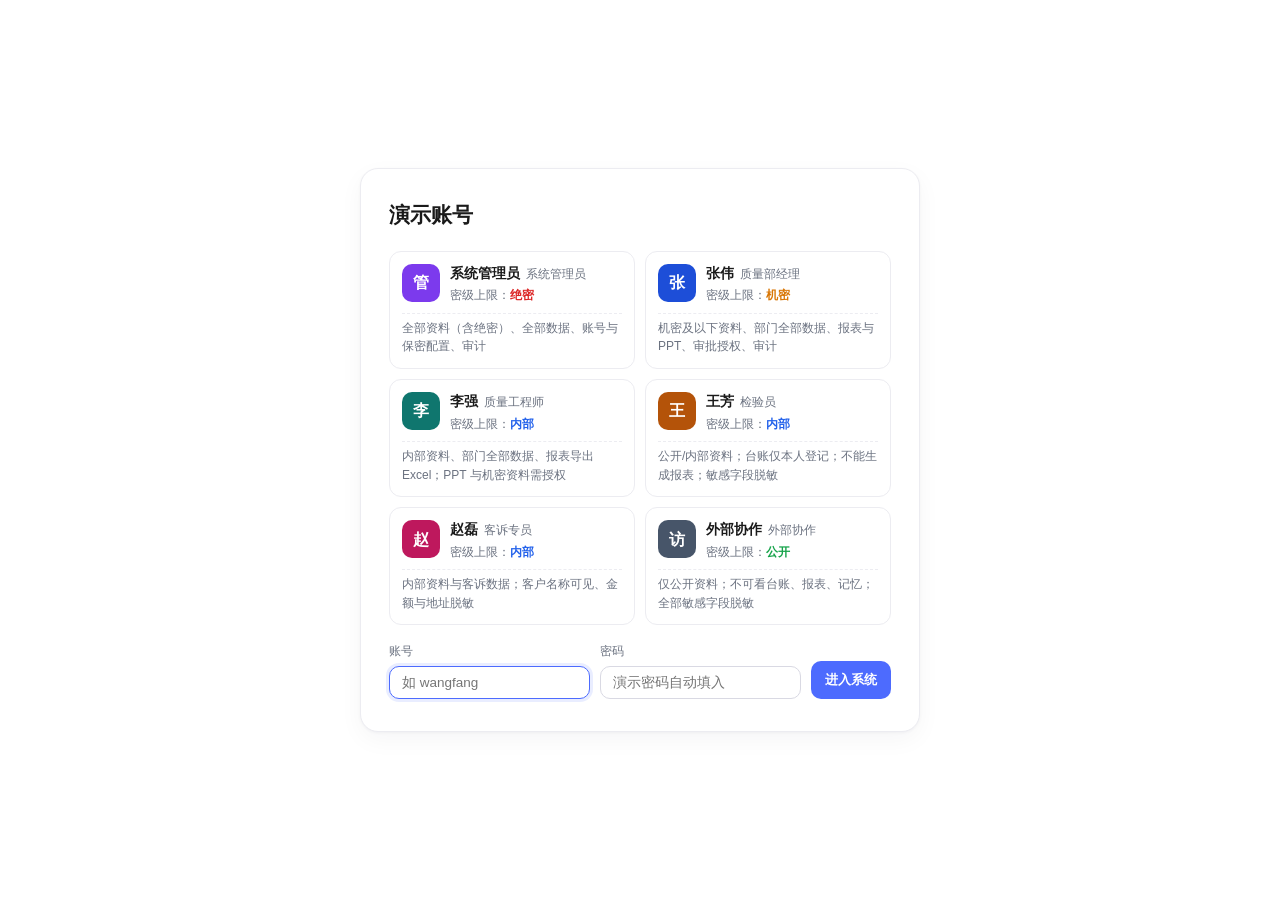
==== commit 256a97f3: "演示页文案精简：删多余说明，清理素材里的本机路径" ====
--- a/demo/index.html
+++ b/demo/index.html
@@ -16,7 +16,6 @@
       <div class="logo logo-lg">QA</div>
       <div>
         <h1>质量部 AI 助手</h1>
-        <p>查资料 · 查台账 · 出报表 · 记性</p>
       </div>
     </div>
     <h2 class="login-slogan">查得准 · 有权限 · 留得住痕</h2>
@@ -43,7 +42,7 @@
     <div class="login-card">
       <div class="login-card-head">
         <h2 id="loginTitle">演示账号</h2>
-        <p id="loginSub">点击账号卡片自动填入密码；也可直接输入账号密码登录。</p>
+        <p id="loginSub"></p>
       </div>
 
       <div class="account-grid" id="accountGrid">
@@ -67,7 +66,6 @@
         </div>
       </form>
 
-      <p class="login-tip">演示账号，密码已预填；正式上线改公司 AD 登录</p>
     </div>
   </div>
 </div>
@@ -82,7 +80,7 @@
         <div class="logo">QA</div>
         <div>
           <h1>质量部 AI 助手</h1>
-          <p class="sub">查资料 · 查台账 · 出报表 · 记性</p>
+          
         </div>
       </div>
 
@@ -120,9 +118,8 @@
   <div class="layout">
     <main class="chat" id="chat">
       <section class="welcome" id="welcome">
-        <h2>你好，问点什么？</h2>
-        <p>用你自己的话问。我会给出结论，并告诉你出自哪个文件、第几页 / 第几行；
-           台账数据按你的权限统计，需要时还能生成 Excel / PPT 报表。</p>
+        <h2>你好</h2>
+
         <div class="chips" id="chips"></div>
         <p class="hint" id="welcomeMeta"></p>
       </section>
@@ -144,9 +141,7 @@
       <button id="send" title="发送">发送</button>
     </div>
     <div class="footnote">
-      <span id="llmMode">检索模式：抽取式（不调用外部模型）</span>
-      <span class="sep">·</span>
-      <span>答案均可回溯到原文；未授权内容一律不展示</span>
+      <span id="llmMode">检索模式：抽取式</span>
       <span class="sep">·</span>
       <span>静态演示：预置数据快照，不能查询新内容</span>
     </div>
